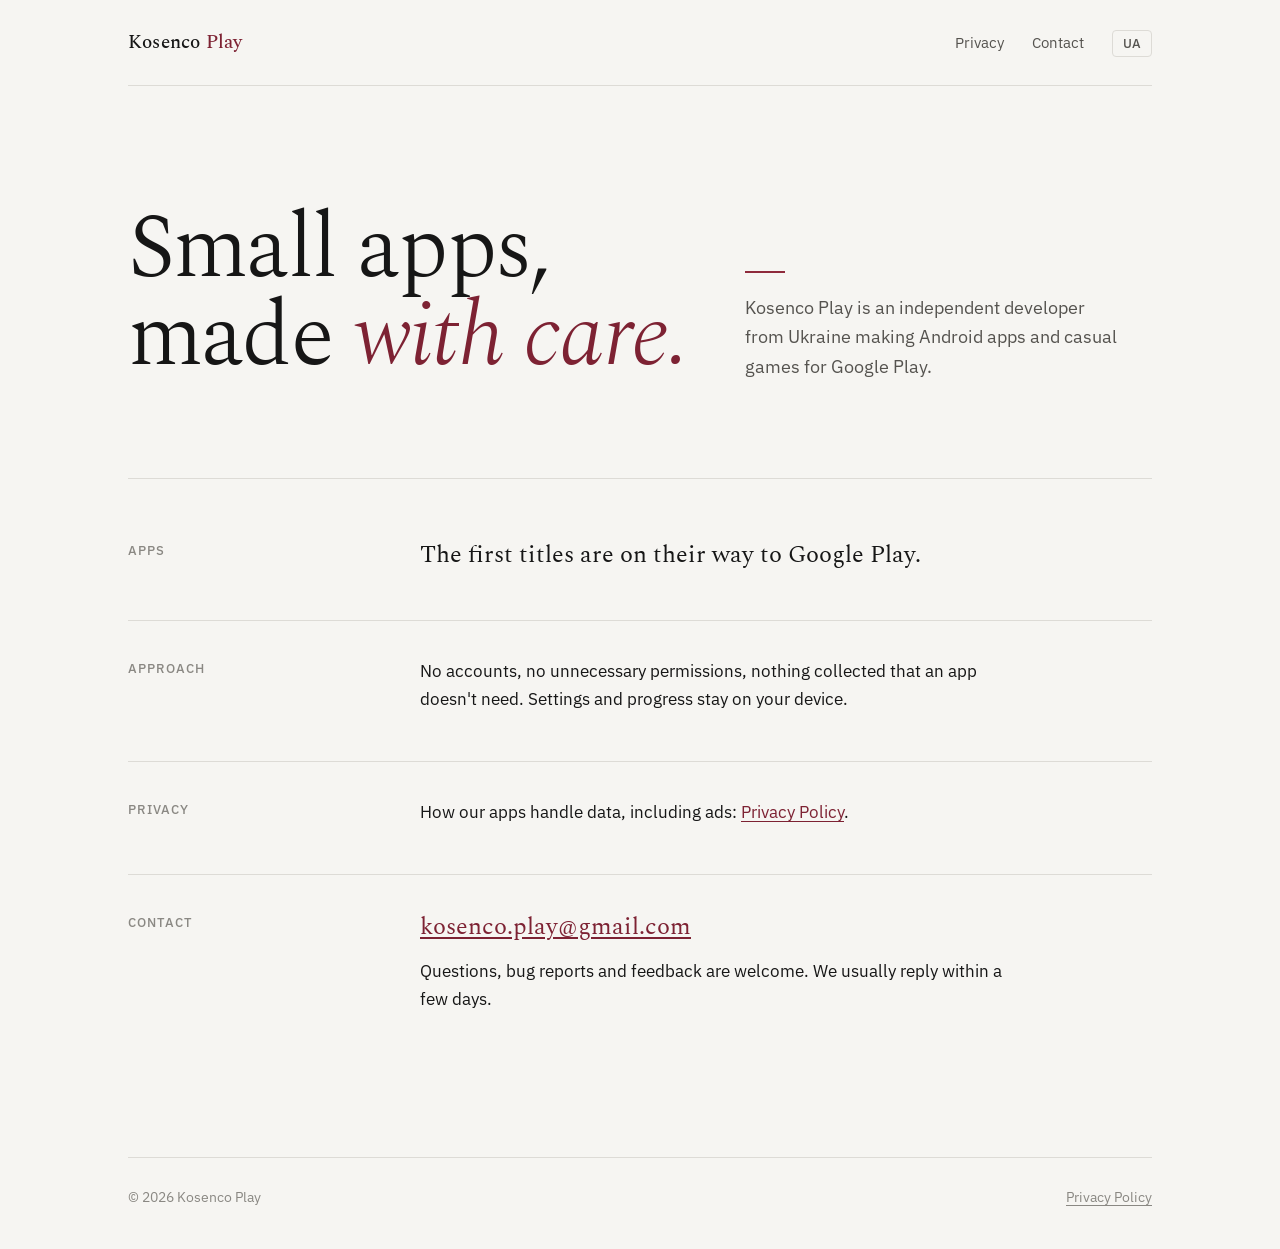
==== index.html @ 12882dd6 "Kosenco Play developer page and privacy policy" ====
<!doctype html>
<html lang="en">
<head>
<meta charset="utf-8">
<meta name="viewport" content="width=device-width, initial-scale=1">
<title>Kosenco Play</title>
<meta name="description" content="Kosenco Play — an independent developer of small, carefully made Android apps and games.">
<link rel="icon" href="favicon.svg" type="image/svg+xml">
<link rel="preconnect" href="https://fonts.googleapis.com">
<link rel="preconnect" href="https://fonts.gstatic.com" crossorigin>
<link href="https://fonts.googleapis.com/css2?family=IBM+Plex+Sans:wght@400;500&family=Spectral:ital,wght@0,300;0,400;0,500;1,300&display=swap" rel="stylesheet">
<link rel="stylesheet" href="style.css">
<script src="lang.js"></script>
</head>
<body>
<div class="wrap">
  <header class="top">
    <a class="mark" href="./">Kosenco <span>Play</span></a>
    <nav class="top">
      <a href="privacy.html"><span lang="en">Privacy</span><span lang="uk">Конфіденційність</span></a>
      <a href="mailto:kosenco.play@gmail.com"><span lang="en">Contact</span><span lang="uk">Контакти</span></a>
      <button class="lang" type="button"><span lang="en">UA</span><span lang="uk">EN</span></button>
    </nav>
  </header>

  <section class="hero">
    <h1 lang="en">Small apps,<br>made <em>with care.</em></h1>
    <h1 lang="uk">Невеликі застосунки,<br>зроблені <em>уважно.</em></h1>
    <p class="lede" lang="en">Kosenco Play is an independent developer from Ukraine making Android apps and casual games for Google Play.</p>
    <p class="lede" lang="uk">Kosenco Play — незалежний розробник з України. Робимо застосунки та казуальні ігри для Android у Google Play.</p>
  </section>

  <section class="rows">
    <div class="row">
      <h2><span lang="en">Apps</span><span lang="uk">Застосунки</span></h2>
      <div>
        <p class="big" lang="en">The first titles are on their way to Google Play.</p>
        <p class="big" lang="uk">Перші застосунки вже готуються до виходу в Google Play.</p>
      </div>
    </div>
    <div class="row">
      <h2><span lang="en">Approach</span><span lang="uk">Підхід</span></h2>
      <div>
        <p lang="en">No accounts, no unnecessary permissions, nothing collected that an app doesn't need. Settings and progress stay on your device.</p>
        <p lang="uk">Без облікових записів і зайвих дозволів. Застосунки не збирають того, що їм не потрібно. Налаштування та прогрес залишаються на вашому пристрої.</p>
      </div>
    </div>
    <div class="row">
      <h2><span lang="en">Privacy</span><span lang="uk">Конфіденційність</span></h2>
      <div>
        <p lang="en">How our apps handle data, including ads: <a href="privacy.html">Privacy Policy</a>.</p>
        <p lang="uk">Як наші застосунки працюють з даними, зокрема з рекламою: <a href="privacy.html">Політика конфіденційності</a>.</p>
      </div>
    </div>
    <div class="row">
      <h2><span lang="en">Contact</span><span lang="uk">Контакти</span></h2>
      <div>
        <p class="big"><a href="mailto:kosenco.play@gmail.com">kosenco.play@gmail.com</a></p>
        <p lang="en">Questions, bug reports and feedback are welcome. We usually reply within a few days.</p>
        <p lang="uk">Пишіть із питаннями, про помилки та з відгуками. Зазвичай відповідаємо протягом кількох днів.</p>
      </div>
    </div>
  </section>

  <footer class="bottom">
    <span>© 2026 Kosenco Play</span>
    <a href="privacy.html"><span lang="en">Privacy Policy</span><span lang="uk">Політика конфіденційності</span></a>
  </footer>
</div>
</body>
</html>
---- style.css ----
:root {
  --bg: #0e0e0f;
  --ink: #ecebe8;
  --ink-2: #a3a19c;
  --ink-3: #6b6a66;
  --line: #262627;
  --accent: #8e2a3b;
  --accent-ink: #c9566a;
  --serif: "Spectral", Georgia, serif;
  --sans: "IBM Plex Sans", -apple-system, "Segoe UI", sans-serif;
}

@media (prefers-color-scheme: light) {
  :root {
    --bg: #f6f5f2;
    --ink: #161616;
    --ink-2: #55534f;
    --ink-3: #8a8883;
    --line: #dddbd6;
    --accent-ink: #7d2233;
  }
}

* { box-sizing: border-box; }

html { -webkit-text-size-adjust: 100%; }

body {
  margin: 0;
  background: var(--bg);
  color: var(--ink);
  font: 400 17px/1.65 var(--sans);
}

a { color: var(--accent-ink); text-underline-offset: 3px; }
a:hover { color: var(--ink); }

.wrap {
  max-width: 1080px;
  margin: 0 auto;
  padding: 0 28px;
}

header.top {
  display: flex;
  align-items: baseline;
  justify-content: space-between;
  padding: 28px 0;
  border-bottom: 1px solid var(--line);
}

.mark {
  font: 500 19px/1 var(--serif);
  color: var(--ink);
  text-decoration: none;
  letter-spacing: 0.01em;
}
.mark span { color: var(--accent-ink); }

nav.top a {
  color: var(--ink-2);
  text-decoration: none;
  margin-left: 24px;
  font-size: 15px;
}
nav.top a:hover { color: var(--ink); }

.lang {
  background: none;
  border: 1px solid var(--line);
  color: var(--ink-2);
  font: 500 13px/1 var(--sans);
  padding: 6px 10px;
  margin-left: 24px;
  border-radius: 4px;
  cursor: pointer;
}
.lang:hover { color: var(--ink); border-color: var(--ink-3); }

html[lang="en"] [lang="uk"],
html[lang="uk"] [lang="en"] { display: none; }

/* Home */
.hero {
  display: grid;
  grid-template-columns: 7fr 5fr;
  gap: 48px;
  padding: 120px 0 96px;
  border-bottom: 1px solid var(--line);
}
.hero h1 {
  margin: 0;
  font: 300 clamp(48px, 7vw, 92px)/0.98 var(--serif);
  letter-spacing: -0.02em;
}
.hero h1 em { font-style: italic; color: var(--accent-ink); }
.hero .lede {
  align-self: end;
  margin: 0;
  color: var(--ink-2);
  font-size: 18px;
  max-width: 34ch;
}
.hero .lede::before {
  content: "";
  display: block;
  width: 40px;
  height: 2px;
  background: var(--accent);
  margin-bottom: 20px;
}

.rows { padding: 24px 0 96px; }
.row {
  display: grid;
  grid-template-columns: 3fr 9fr;
  gap: 48px;
  padding: 36px 0;
  border-bottom: 1px solid var(--line);
}
.row:last-child { border-bottom: 0; }
.row h2 {
  margin: 0;
  font: 500 13px/1.8 var(--sans);
  color: var(--ink-3);
  text-transform: uppercase;
  letter-spacing: 0.08em;
}
.row p { margin: 0 0 12px; max-width: 60ch; }
.row p:last-child { margin-bottom: 0; }
.row .big { font: 400 24px/1.4 var(--serif); }

/* Policy */
.doc {
  display: grid;
  grid-template-columns: 3fr 9fr;
  gap: 48px;
  padding: 80px 0 120px;
}
.doc aside {
  color: var(--ink-3);
  font-size: 14px;
  position: sticky;
  top: 32px;
  align-self: start;
}
.doc h1 {
  margin: 0 0 8px;
  font: 300 clamp(36px, 5vw, 56px)/1.05 var(--serif);
  letter-spacing: -0.01em;
}
.doc .date { color: var(--ink-3); margin: 0 0 48px; font-size: 15px; }
.doc h2 {
  margin: 44px 0 12px;
  font: 500 22px/1.3 var(--serif);
}
.doc p, .doc li { max-width: 66ch; color: var(--ink); }
.doc ul { padding-left: 20px; }
.doc li { margin-bottom: 6px; }
.doc li::marker { color: var(--accent-ink); }

footer.bottom {
  display: flex;
  justify-content: space-between;
  padding: 28px 0 40px;
  border-top: 1px solid var(--line);
  color: var(--ink-3);
  font-size: 14px;
}
footer.bottom a { color: var(--ink-3); }

@media (max-width: 760px) {
  .wrap { padding: 0 20px; }
  nav.top a { display: none; }
  .lang { margin-left: 0; }
  .hero { grid-template-columns: 1fr; gap: 32px; padding: 72px 0 64px; }
  .hero h1 { font-size: 42px; }
  .row, .doc { grid-template-columns: 1fr; gap: 12px; }
  .doc { padding-top: 48px; }
  .doc aside { position: static; }
  footer.bottom { flex-direction: column; gap: 8px; }
}
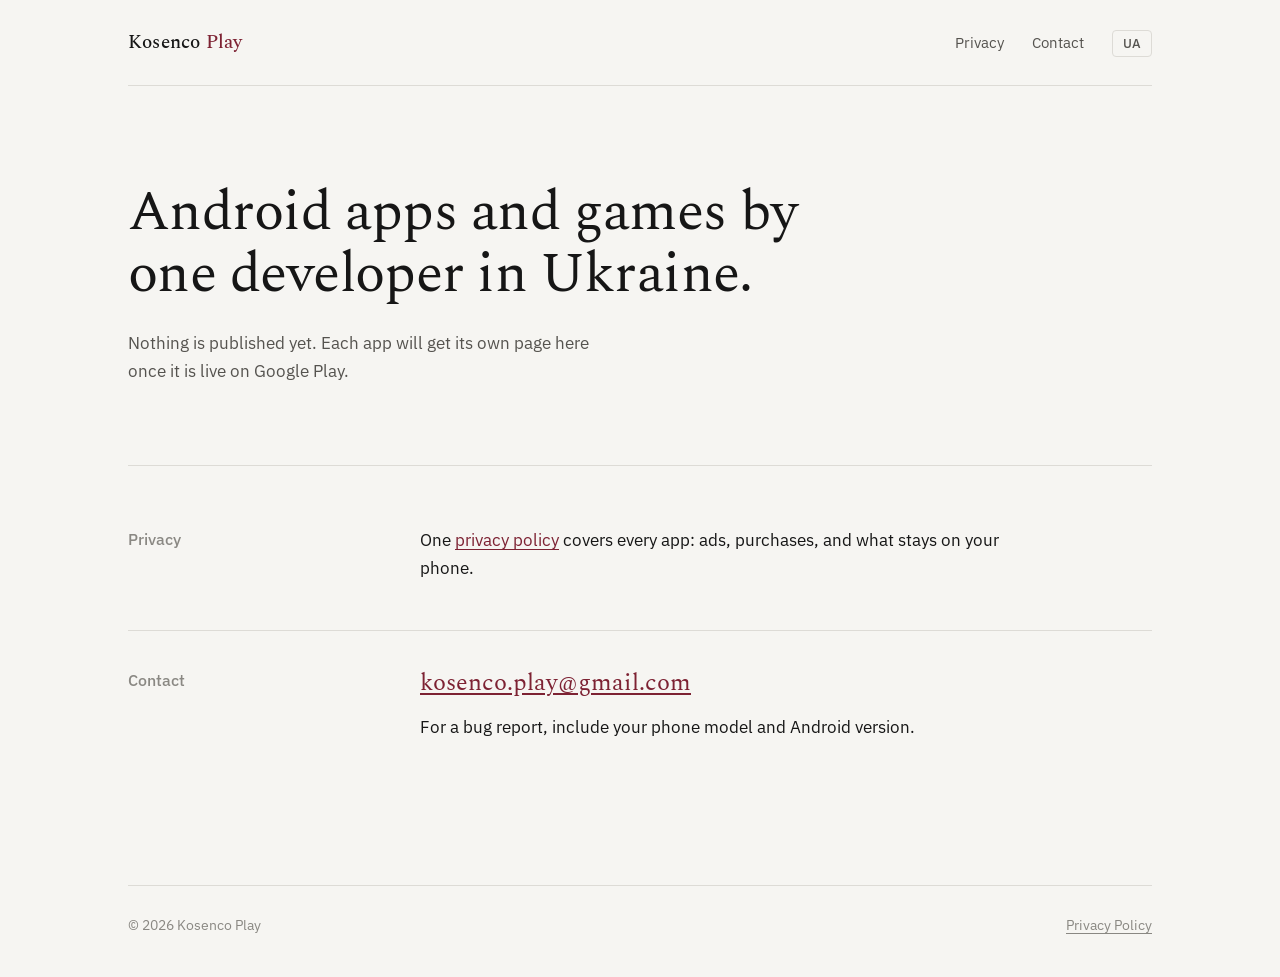
==== commit ba7145b4: "Plainer home copy, drop decorative accents and unverifiable claims" ====
--- a/index.html
+++ b/index.html
@@ -4,7 +4,7 @@
 <meta charset="utf-8">
 <meta name="viewport" content="width=device-width, initial-scale=1">
 <title>Kosenco Play</title>
-<meta name="description" content="Kosenco Play — an independent developer of small, carefully made Android apps and games.">
+<meta name="description" content="Android apps and games by one developer in Ukraine. Developer page and privacy policy.">
 <link rel="icon" href="favicon.svg" type="image/svg+xml">
 <link rel="preconnect" href="https://fonts.googleapis.com">
 <link rel="preconnect" href="https://fonts.gstatic.com" crossorigin>
@@ -24,40 +24,26 @@
   </header>
 
   <section class="hero">
-    <h1 lang="en">Small apps,<br>made <em>with care.</em></h1>
-    <h1 lang="uk">Невеликі застосунки,<br>зроблені <em>уважно.</em></h1>
-    <p class="lede" lang="en">Kosenco Play is an independent developer from Ukraine making Android apps and casual games for Google Play.</p>
-    <p class="lede" lang="uk">Kosenco Play — незалежний розробник з України. Робимо застосунки та казуальні ігри для Android у Google Play.</p>
+    <h1 lang="en">Android apps and games by one developer in Ukraine.</h1>
+    <h1 lang="uk">Застосунки та ігри для Android від одного розробника з України.</h1>
+    <p class="lede" lang="en">Nothing is published yet. Each app will get its own page here once it is live on Google Play.</p>
+    <p class="lede" lang="uk">Поки що нічого не опубліковано. Коли застосунок вийде в Google Play, у нього з’явиться тут власна сторінка.</p>
   </section>
 
   <section class="rows">
     <div class="row">
-      <h2><span lang="en">Apps</span><span lang="uk">Застосунки</span></h2>
-      <div>
-        <p class="big" lang="en">The first titles are on their way to Google Play.</p>
-        <p class="big" lang="uk">Перші застосунки вже готуються до виходу в Google Play.</p>
-      </div>
-    </div>
-    <div class="row">
-      <h2><span lang="en">Approach</span><span lang="uk">Підхід</span></h2>
-      <div>
-        <p lang="en">No accounts, no unnecessary permissions, nothing collected that an app doesn't need. Settings and progress stay on your device.</p>
-        <p lang="uk">Без облікових записів і зайвих дозволів. Застосунки не збирають того, що їм не потрібно. Налаштування та прогрес залишаються на вашому пристрої.</p>
-      </div>
-    </div>
-    <div class="row">
       <h2><span lang="en">Privacy</span><span lang="uk">Конфіденційність</span></h2>
       <div>
-        <p lang="en">How our apps handle data, including ads: <a href="privacy.html">Privacy Policy</a>.</p>
-        <p lang="uk">Як наші застосунки працюють з даними, зокрема з рекламою: <a href="privacy.html">Політика конфіденційності</a>.</p>
+        <p lang="en">One <a href="privacy.html">privacy policy</a> covers every app: ads, purchases, and what stays on your phone.</p>
+        <p lang="uk">Одна <a href="privacy.html">політика конфіденційності</a> на всі застосунки: реклама, покупки та що лишається на вашому телефоні.</p>
       </div>
     </div>
     <div class="row">
       <h2><span lang="en">Contact</span><span lang="uk">Контакти</span></h2>
       <div>
         <p class="big"><a href="mailto:kosenco.play@gmail.com">kosenco.play@gmail.com</a></p>
-        <p lang="en">Questions, bug reports and feedback are welcome. We usually reply within a few days.</p>
-        <p lang="uk">Пишіть із питаннями, про помилки та з відгуками. Зазвичай відповідаємо протягом кількох днів.</p>
+        <p lang="en">For a bug report, include your phone model and Android version.</p>
+        <p lang="uk">Якщо пишете про помилку, вкажіть модель телефона та версію Android.</p>
       </div>
     </div>
   </section>
--- a/style.css
+++ b/style.css
@@ -82,32 +82,19 @@
 
 /* Home */
 .hero {
-  display: grid;
-  grid-template-columns: 7fr 5fr;
-  gap: 48px;
-  padding: 120px 0 96px;
+  padding: 96px 0 80px;
   border-bottom: 1px solid var(--line);
 }
 .hero h1 {
-  margin: 0;
-  font: 300 clamp(48px, 7vw, 92px)/0.98 var(--serif);
-  letter-spacing: -0.02em;
+  margin: 0 0 24px;
+  max-width: 26ch;
+  font: 400 clamp(36px, 5vw, 56px)/1.1 var(--serif);
+  letter-spacing: -0.01em;
 }
-.hero h1 em { font-style: italic; color: var(--accent-ink); }
 .hero .lede {
-  align-self: end;
   margin: 0;
   color: var(--ink-2);
-  font-size: 18px;
-  max-width: 34ch;
-}
-.hero .lede::before {
-  content: "";
-  display: block;
-  width: 40px;
-  height: 2px;
-  background: var(--accent);
-  margin-bottom: 20px;
+  max-width: 50ch;
 }
 
 .rows { padding: 24px 0 96px; }
@@ -121,10 +108,8 @@
 .row:last-child { border-bottom: 0; }
 .row h2 {
   margin: 0;
-  font: 500 13px/1.8 var(--sans);
+  font: 500 16px/1.65 var(--sans);
   color: var(--ink-3);
-  text-transform: uppercase;
-  letter-spacing: 0.08em;
 }
 .row p { margin: 0 0 12px; max-width: 60ch; }
 .row p:last-child { margin-bottom: 0; }
@@ -173,8 +158,7 @@
   .wrap { padding: 0 20px; }
   nav.top a { display: none; }
   .lang { margin-left: 0; }
-  .hero { grid-template-columns: 1fr; gap: 32px; padding: 72px 0 64px; }
-  .hero h1 { font-size: 42px; }
+  .hero { padding: 56px 0 48px; }
   .row, .doc { grid-template-columns: 1fr; gap: 12px; }
   .doc { padding-top: 48px; }
   .doc aside { position: static; }
